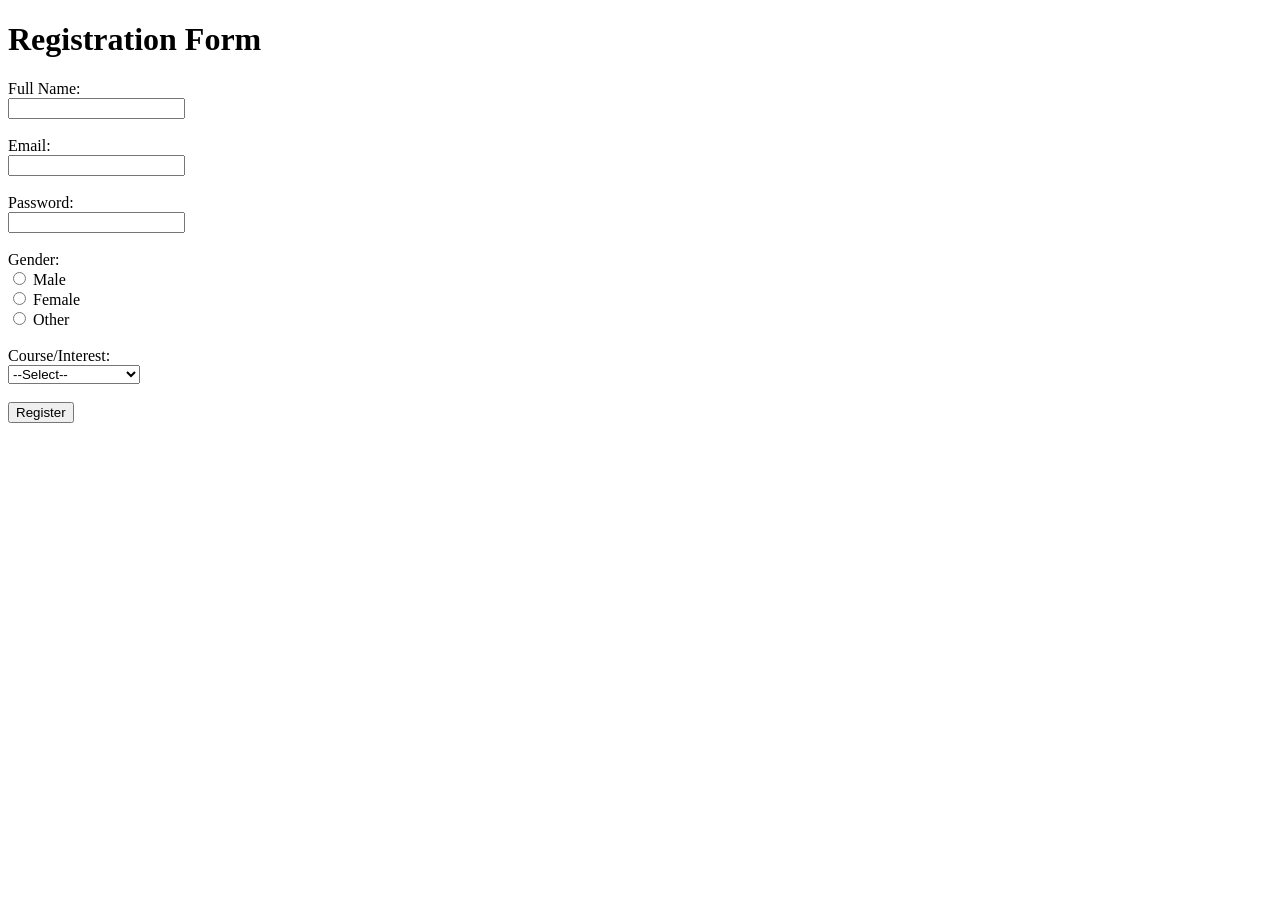
==== index.html @ eb04c717 "project files added" ====
<!DOCTYPE html>
<html lang="en">
<head>
    <meta charset="UTF-8">
    <meta name="viewport" content="width=device-width, initial-scale=1.0">
    <title>Registration Form</title>
</head>
<body>

<h1>Registration Form</h1>

<form>
    <label for="name">Full Name:</label><br>
    <input type="text" id="name" name="name" required><br><br>

    <label for="email">Email:</label><br>
    <input type="email" id="email" name="email" required><br><br>

    <label for="password">Password:</label><br>
    <input type="password" id="password" name="password" required><br><br>

    <label>Gender:</label><br>
    <input type="radio" id="male" name="gender" value="Male">
    <label for="male">Male</label><br>

    <input type="radio" id="female" name="gender" value="Female">
    <label for="female">Female</label><br>

    <input type="radio" id="other" name="gender" value="Other">
    <label for="other">Other</label><br><br>

    <label for="course">Course/Interest:</label><br>
    <select id="course" name="course">
        <option value="">--Select--</option>
        <option value="web">Web Development</option>
        <option value="ai">AI / ML</option>
        <option value="data">Data Science</option>
    </select><br><br>

    <input type="submit" value="Register">
</form>

</body>
</html>
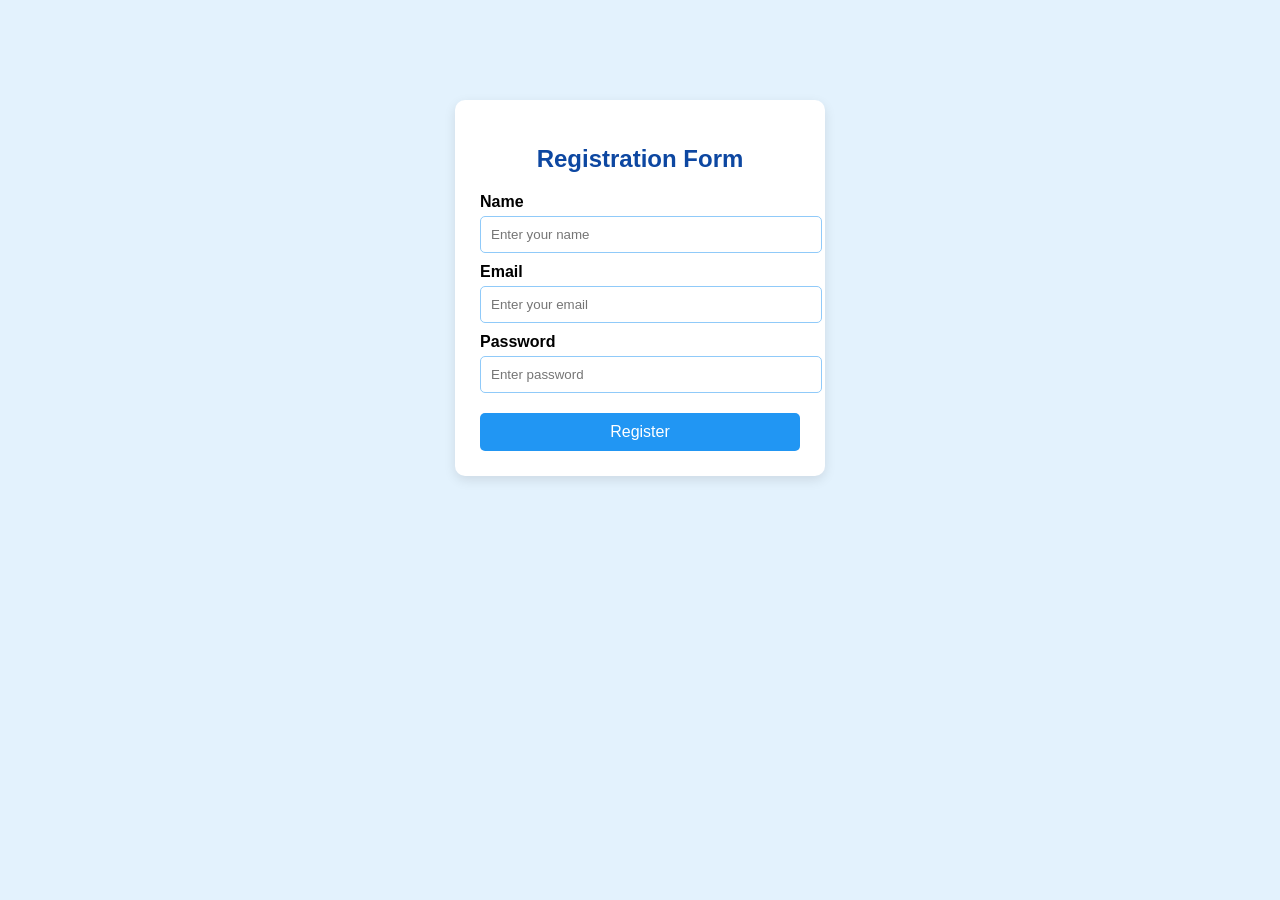
==== commit f33435ee: "Add files via upload" ====
--- a/index.html
+++ b/index.html
@@ -1,44 +1,27 @@
-<!DOCTYPE html>
-<html lang="en">
-<head>
-    <meta charset="UTF-8">
-    <meta name="viewport" content="width=device-width, initial-scale=1.0">
-    <title>Registration Form</title>
-</head>
-<body>
-
-<h1>Registration Form</h1>
-
-<form>
-    <label for="name">Full Name:</label><br>
-    <input type="text" id="name" name="name" required><br><br>
-
-    <label for="email">Email:</label><br>
-    <input type="email" id="email" name="email" required><br><br>
-
-    <label for="password">Password:</label><br>
-    <input type="password" id="password" name="password" required><br><br>
-
-    <label>Gender:</label><br>
-    <input type="radio" id="male" name="gender" value="Male">
-    <label for="male">Male</label><br>
-
-    <input type="radio" id="female" name="gender" value="Female">
-    <label for="female">Female</label><br>
-
-    <input type="radio" id="other" name="gender" value="Other">
-    <label for="other">Other</label><br><br>
-
-    <label for="course">Course/Interest:</label><br>
-    <select id="course" name="course">
-        <option value="">--Select--</option>
-        <option value="web">Web Development</option>
-        <option value="ai">AI / ML</option>
-        <option value="data">Data Science</option>
-    </select><br><br>
-
-    <input type="submit" value="Register">
-</form>
-
-</body>
+<!DOCTYPE html>
+<html>
+<head>
+    <title>Registration Form</title>
+    <link rel="stylesheet" href="style.css">
+</head>
+<body>
+
+<div class="form-container">
+    <h2>Registration Form</h2>
+
+    <form>
+        <label for="name">Name</label>
+        <input type="text" id="name" placeholder="Enter your name" required>
+
+        <label for="email">Email</label>
+        <input type="email" id="email" placeholder="Enter your email" required>
+
+        <label for="password">Password</label>
+        <input type="password" id="password" placeholder="Enter password" required>
+
+        <button type="submit">Register</button>
+    </form>
+</div>
+
+</body>
 </html>
--- a/style.css
+++ b/style.css
@@ -0,0 +1,65 @@
+/* Reset */
+body {
+    font-family: Arial, sans-serif;
+    background: #e3f2fd; /* Light blue background */
+    margin: 0;
+    padding: 0;
+}
+
+/* Form container */
+.form-container {
+    width: 320px;
+    margin: 100px auto;
+    background: #ffffff;
+    padding: 25px;
+    border-radius: 10px;
+    box-shadow: 0 4px 12px rgba(0, 0, 0, 0.1);
+}
+
+/* Heading */
+h2 {
+    text-align: center;
+    margin-bottom: 20px;
+    color: #0d47a1;
+}
+
+/* Labels */
+label {
+    display: block;
+    margin-top: 10px;
+    font-weight: bold;
+}
+
+/* Inputs */
+input {
+    width: 100%;
+    padding: 10px;
+    margin-top: 5px;
+    border: 1px solid #90caf9;
+    border-radius: 5px;
+    outline: none;
+}
+
+/* Input focus effect */
+input:focus {
+    border-color: #2196f3;
+    box-shadow: 0 0 5px rgba(33, 150, 243, 0.5);
+}
+
+/* Button */
+button {
+    width: 100%;
+    margin-top: 20px;
+    padding: 10px;
+    background: #2196f3; /* Blue button */
+    color: white;
+    border: none;
+    border-radius: 5px;
+    font-size: 16px;
+    cursor: pointer;
+}
+
+/* Button hover */
+button:hover {
+    background: #1976d2;
+}
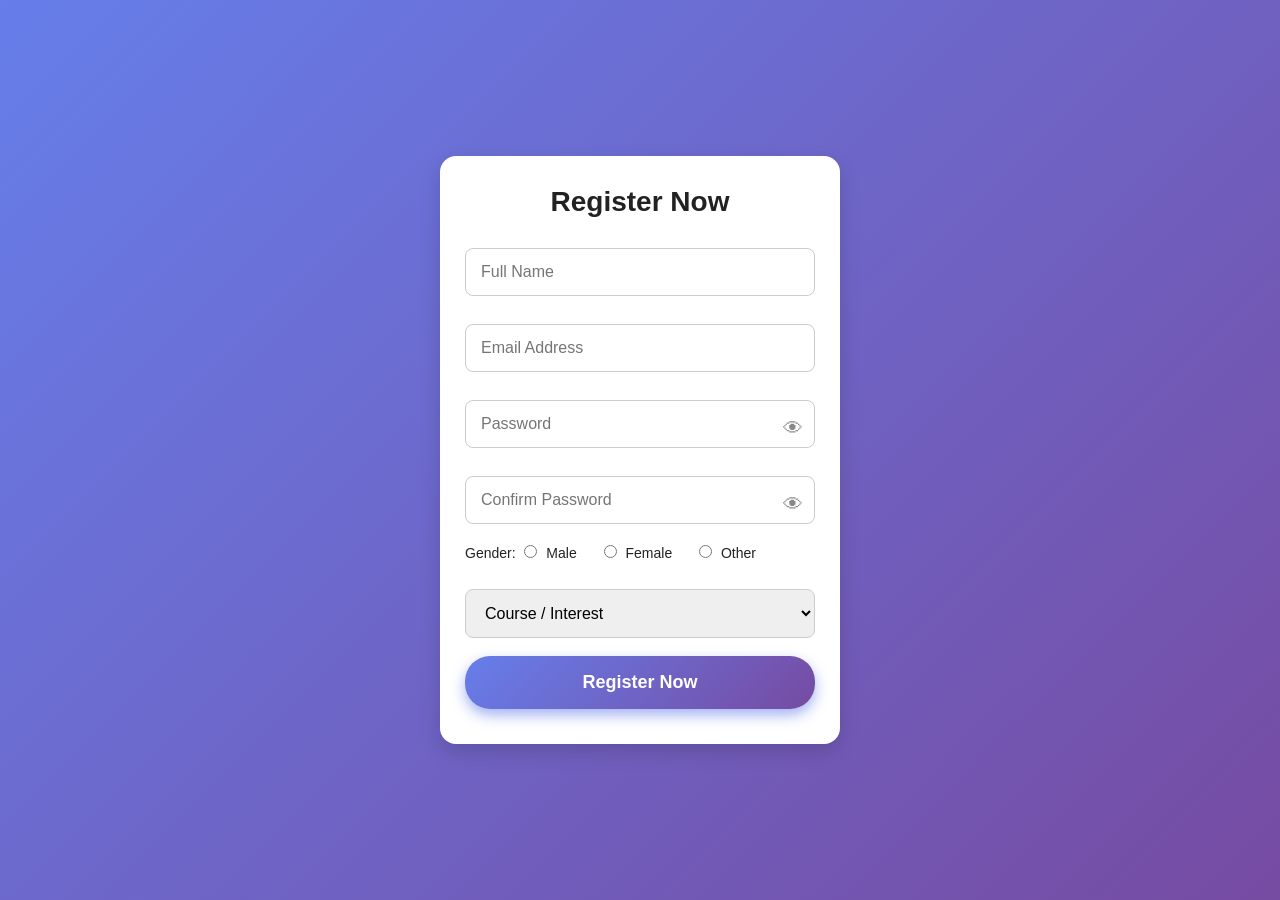
==== commit ee12e6dd: "Add files via upload" ====
--- a/index.html
+++ b/index.html
@@ -1,27 +1,222 @@
 <!DOCTYPE html>
-<html>
+<html lang="en">
 <head>
-    <title>Registration Form</title>
-    <link rel="stylesheet" href="style.css">
+<meta charset="UTF-8" />
+<meta name="viewport" content="width=device-width, initial-scale=1" />
+<title>Registration Form</title>
+<style>
+  /* Background gradient covering full viewport */
+  body {
+    margin: 0;
+    font-family: Arial, sans-serif;
+    background: linear-gradient(135deg, #667eea, #764ba2);
+    display: flex;
+    justify-content: center;
+    align-items: center;
+    min-height: 100vh;
+  }
+
+  /* White form container box */
+  .form-container {
+    background: white;
+    border-radius: 16px;
+    width: 90%;
+    max-width: 400px;
+    padding: 30px 25px 35px 25px;
+    box-shadow: 0 8px 20px rgba(0, 0, 0, 0.15);
+    box-sizing: border-box;
+  }
+
+  /* Centered heading */
+  .form-container h2 {
+    margin: 0 0 20px 0;
+    text-align: center;
+    font-weight: 700;
+    font-size: 28px;
+    color: #222;
+  }
+
+  /* Full width inputs with nice spacing */
+  input[type="text"],
+  input[type="email"],
+  input[type="password"],
+  select {
+    width: 100%;
+    padding: 14px 15px;
+    margin: 10px 0 18px 0;
+    font-size: 16px;
+    border: 1.8px solid #ccc;
+    border-radius: 8px;
+    box-sizing: border-box;
+    outline: none;
+    transition: border-color 0.25s ease;
+  }
+
+  /* Focus effect on inputs */
+  input[type="text"]:focus,
+  input[type="email"]:focus,
+  input[type="password"]:focus,
+  select:focus {
+    border-color: #667eea;
+  }
+
+  /* Password input wrapper to position eye icon */
+  .password-box {
+    position: relative;
+  }
+
+  .password-box input {
+    padding-right: 45px; /* space for eye icon */
+  }
+
+  /* Eye icon style */
+  .password-box span {
+    position: absolute;
+    right: 12px;
+    top: 50%;
+    transform: translateY(-50%);
+    cursor: pointer;
+    user-select: none;
+    font-size: 20px;
+    color: #888;
+    transition: color 0.3s ease;
+  }
+
+  .password-box span:hover {
+    color: #667eea;
+  }
+
+  /* Gender radio group container */
+  .gender-group {
+    margin-bottom: 18px;
+    font-size: 14px;
+    color: #222;
+  }
+  .gender-group label {
+    margin-right: 18px;
+    cursor: pointer;
+    font-weight: 500;
+  }
+  .gender-group input[type="radio"] {
+    margin-right: 5px;
+    cursor: pointer;
+  }
+
+  /* Dropdown styling */
+  select {
+    cursor: pointer;
+  }
+
+  /* Register button styling */
+  button {
+    width: 100%;
+    padding: 16px 0;
+    background: linear-gradient(135deg, #667eea, #764ba2);
+    border: none;
+    border-radius: 25px;
+    color: white;
+    font-size: 18px;
+    font-weight: 700;
+    cursor: pointer;
+    box-shadow: 0 6px 14px rgba(102, 126, 234, 0.6);
+    transition: opacity 0.3s ease;
+  }
+  button:hover {
+    opacity: 0.9;
+  }
+
+  /* Responsive adjustments for very small screens */
+  @media (max-width: 320px) {
+    .form-container {
+      padding: 25px 15px 30px 15px;
+    }
+    button {
+      font-size: 16px;
+      padding: 14px 0;
+    }
+  }
+</style>
 </head>
 <body>
 
 <div class="form-container">
-    <h2>Registration Form</h2>
-
-    <form>
-        <label for="name">Name</label>
-        <input type="text" id="name" placeholder="Enter your name" required>
-
-        <label for="email">Email</label>
-        <input type="email" id="email" placeholder="Enter your email" required>
-
-        <label for="password">Password</label>
-        <input type="password" id="password" placeholder="Enter password" required>
-
-        <button type="submit">Register</button>
-    </form>
+  <h2>Register Now</h2>
+
+  <form id="registerForm">
+    <input type="text" id="name" name="name" placeholder="Full Name" required />
+
+    <input type="email" id="email" name="email" placeholder="Email Address" required />
+
+    <div class="password-box">
+      <input type="password" id="password" name="password" placeholder="Password" required />
+      <span onclick="togglePassword('password', this)">👁</span>
+    </div>
+
+    <div class="password-box">
+      <input type="password" id="confirm" name="confirm" placeholder="Confirm Password" required />
+      <span onclick="togglePassword('confirm', this)">👁</span>
+    </div>
+
+    <div class="gender-group">
+      Gender:
+      <label><input type="radio" name="gender" value="male" required /> Male</label>
+      <label><input type="radio" name="gender" value="female" /> Female</label>
+      <label><input type="radio" name="gender" value="other" /> Other</label>
+    </div>
+
+    <select name="course" required>
+      <option value="" disabled selected>Course / Interest</option>
+      <option value="web">Web Development</option>
+      <option value="mobile">Mobile Development</option>
+      <option value="data">Data Science</option>
+      <option value="design">Design</option>
+      <option value="other">Other</option>
+    </select>
+
+    <button type="submit">Register Now</button>
+  </form>
 </div>
+
+<script>
+  // Toggle password visibility
+  function togglePassword(id, icon) {
+    const input = document.getElementById(id);
+    if (input.type === "password") {
+      input.type = "text";
+      icon.textContent = "🙈";
+    } else {
+      input.type = "password";
+      icon.textContent = "👁";
+    }
+  }
+
+  // Form validation on submit
+  document.getElementById("registerForm").addEventListener("submit", function(e) {
+    const email = document.getElementById("email").value.trim();
+    const password = document.getElementById("password").value;
+    const confirm = document.getElementById("confirm").value;
+
+    if (!email.includes("@")) {
+      alert("Please enter a valid email!");
+      e.preventDefault();
+      return;
+    }
+
+    if (password.length < 6) {
+      alert("Password must be at least 6 characters!");
+      e.preventDefault();
+      return;
+    }
+
+    if (password !== confirm) {
+      alert("Passwords do not match!");
+      e.preventDefault();
+      return;
+    }
+
+    alert("Registration Successful!");
+  });
+</script>
 
 </body>
 </html>
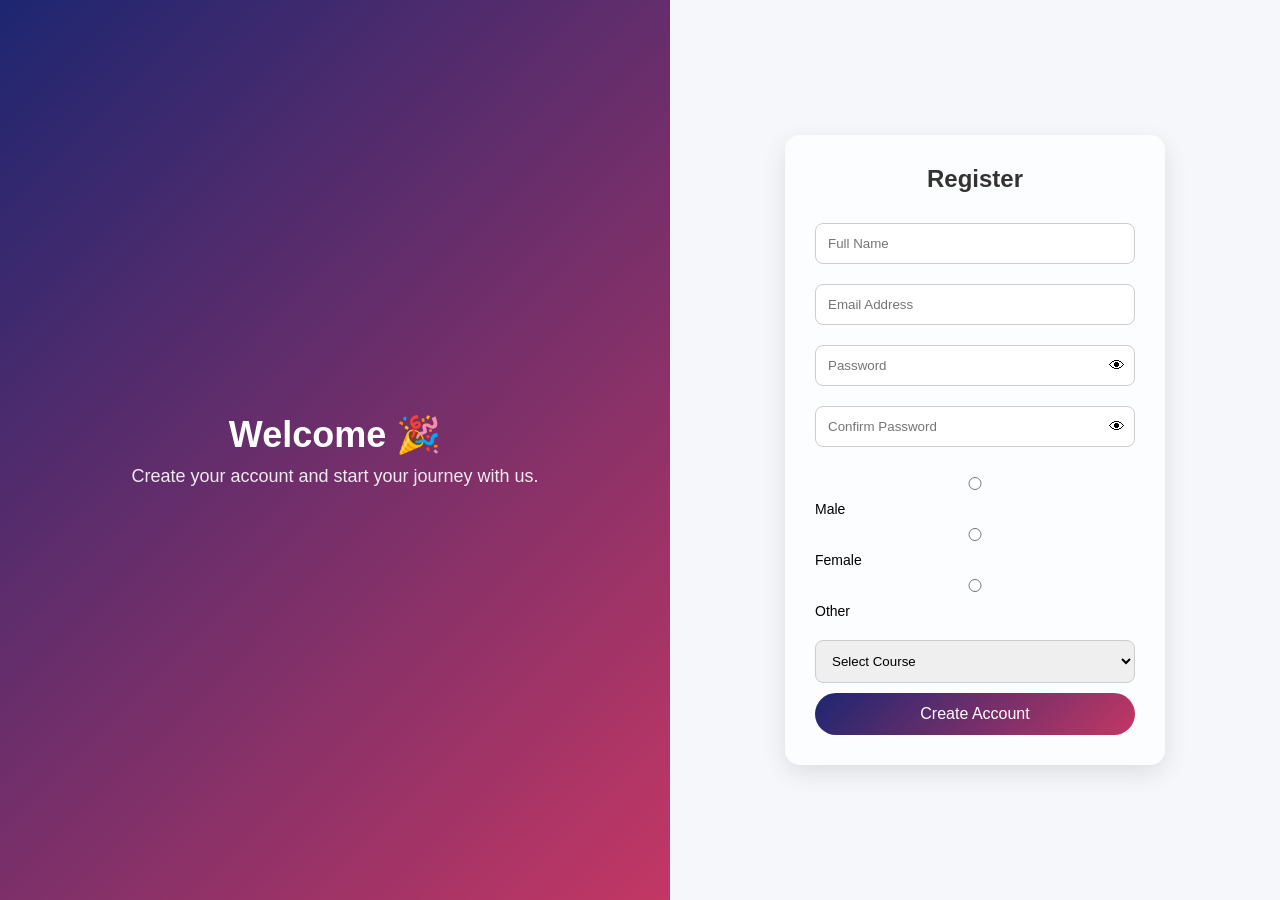
==== commit ebd87363: "Add files via upload" ====
--- a/index.html
+++ b/index.html
@@ -1,222 +1,228 @@
-<!DOCTYPE html>
-<html lang="en">
-<head>
-<meta charset="UTF-8" />
-<meta name="viewport" content="width=device-width, initial-scale=1" />
-<title>Registration Form</title>
-<style>
-  /* Background gradient covering full viewport */
-  body {
-    margin: 0;
-    font-family: Arial, sans-serif;
-    background: linear-gradient(135deg, #667eea, #764ba2);
-    display: flex;
-    justify-content: center;
-    align-items: center;
-    min-height: 100vh;
-  }
-
-  /* White form container box */
-  .form-container {
-    background: white;
-    border-radius: 16px;
-    width: 90%;
-    max-width: 400px;
-    padding: 30px 25px 35px 25px;
-    box-shadow: 0 8px 20px rgba(0, 0, 0, 0.15);
-    box-sizing: border-box;
-  }
-
-  /* Centered heading */
-  .form-container h2 {
-    margin: 0 0 20px 0;
-    text-align: center;
-    font-weight: 700;
-    font-size: 28px;
-    color: #222;
-  }
-
-  /* Full width inputs with nice spacing */
-  input[type="text"],
-  input[type="email"],
-  input[type="password"],
-  select {
-    width: 100%;
-    padding: 14px 15px;
-    margin: 10px 0 18px 0;
-    font-size: 16px;
-    border: 1.8px solid #ccc;
-    border-radius: 8px;
-    box-sizing: border-box;
-    outline: none;
-    transition: border-color 0.25s ease;
-  }
-
-  /* Focus effect on inputs */
-  input[type="text"]:focus,
-  input[type="email"]:focus,
-  input[type="password"]:focus,
-  select:focus {
-    border-color: #667eea;
-  }
-
-  /* Password input wrapper to position eye icon */
-  .password-box {
-    position: relative;
-  }
-
-  .password-box input {
-    padding-right: 45px; /* space for eye icon */
-  }
-
-  /* Eye icon style */
-  .password-box span {
-    position: absolute;
-    right: 12px;
-    top: 50%;
-    transform: translateY(-50%);
-    cursor: pointer;
-    user-select: none;
-    font-size: 20px;
-    color: #888;
-    transition: color 0.3s ease;
-  }
-
-  .password-box span:hover {
-    color: #667eea;
-  }
-
-  /* Gender radio group container */
-  .gender-group {
-    margin-bottom: 18px;
-    font-size: 14px;
-    color: #222;
-  }
-  .gender-group label {
-    margin-right: 18px;
-    cursor: pointer;
-    font-weight: 500;
-  }
-  .gender-group input[type="radio"] {
-    margin-right: 5px;
-    cursor: pointer;
-  }
-
-  /* Dropdown styling */
-  select {
-    cursor: pointer;
-  }
-
-  /* Register button styling */
-  button {
-    width: 100%;
-    padding: 16px 0;
-    background: linear-gradient(135deg, #667eea, #764ba2);
-    border: none;
-    border-radius: 25px;
-    color: white;
-    font-size: 18px;
-    font-weight: 700;
-    cursor: pointer;
-    box-shadow: 0 6px 14px rgba(102, 126, 234, 0.6);
-    transition: opacity 0.3s ease;
-  }
-  button:hover {
-    opacity: 0.9;
-  }
-
-  /* Responsive adjustments for very small screens */
-  @media (max-width: 320px) {
-    .form-container {
-      padding: 25px 15px 30px 15px;
-    }
-    button {
-      font-size: 16px;
-      padding: 14px 0;
-    }
-  }
-</style>
-</head>
-<body>
-
-<div class="form-container">
-  <h2>Register Now</h2>
-
-  <form id="registerForm">
-    <input type="text" id="name" name="name" placeholder="Full Name" required />
-
-    <input type="email" id="email" name="email" placeholder="Email Address" required />
-
-    <div class="password-box">
-      <input type="password" id="password" name="password" placeholder="Password" required />
-      <span onclick="togglePassword('password', this)">👁</span>
-    </div>
-
-    <div class="password-box">
-      <input type="password" id="confirm" name="confirm" placeholder="Confirm Password" required />
-      <span onclick="togglePassword('confirm', this)">👁</span>
-    </div>
-
-    <div class="gender-group">
-      Gender:
-      <label><input type="radio" name="gender" value="male" required /> Male</label>
-      <label><input type="radio" name="gender" value="female" /> Female</label>
-      <label><input type="radio" name="gender" value="other" /> Other</label>
-    </div>
-
-    <select name="course" required>
-      <option value="" disabled selected>Course / Interest</option>
-      <option value="web">Web Development</option>
-      <option value="mobile">Mobile Development</option>
-      <option value="data">Data Science</option>
-      <option value="design">Design</option>
-      <option value="other">Other</option>
-    </select>
-
-    <button type="submit">Register Now</button>
-  </form>
-</div>
-
-<script>
-  // Toggle password visibility
-  function togglePassword(id, icon) {
-    const input = document.getElementById(id);
-    if (input.type === "password") {
-      input.type = "text";
-      icon.textContent = "🙈";
-    } else {
-      input.type = "password";
-      icon.textContent = "👁";
-    }
-  }
-
-  // Form validation on submit
-  document.getElementById("registerForm").addEventListener("submit", function(e) {
-    const email = document.getElementById("email").value.trim();
-    const password = document.getElementById("password").value;
-    const confirm = document.getElementById("confirm").value;
-
-    if (!email.includes("@")) {
-      alert("Please enter a valid email!");
-      e.preventDefault();
-      return;
-    }
-
-    if (password.length < 6) {
-      alert("Password must be at least 6 characters!");
-      e.preventDefault();
-      return;
-    }
-
-    if (password !== confirm) {
-      alert("Passwords do not match!");
-      e.preventDefault();
-      return;
-    }
-
-    alert("Registration Successful!");
-  });
-</script>
-
-</body>
+<!DOCTYPE html>
+<html lang="en">
+<head>
+<meta charset="UTF-8" />
+<meta name="viewport" content="width=device-width, initial-scale=1.0" />
+<title>Registration Form - Version 2</title>
+
+<style>
+/* RESET */
+* {
+  margin: 0;
+  padding: 0;
+  box-sizing: border-box;
+  font-family: 'Segoe UI', sans-serif;
+}
+
+/* SPLIT SCREEN BACKGROUND */
+body {
+  display: flex;
+  height: 100vh;
+}
+
+/* LEFT SIDE (INFO PANEL) */
+.left {
+  flex: 1;
+  background: linear-gradient(135deg, #1d2671, #c33764);
+  color: white;
+  display: flex;
+  justify-content: center;
+  align-items: center;
+  text-align: center;
+  padding: 30px;
+}
+
+.left h1 {
+  font-size: 36px;
+  margin-bottom: 10px;
+}
+
+.left p {
+  font-size: 18px;
+  opacity: 0.9;
+}
+
+/* RIGHT SIDE (FORM) */
+.right {
+  flex: 1;
+  background: #f5f7fb;
+  display: flex;
+  justify-content: center;
+  align-items: center;
+}
+
+/* GLASS FORM */
+.form-container {
+  width: 90%;
+  max-width: 380px;
+  background: rgba(255, 255, 255, 0.7);
+  backdrop-filter: blur(10px);
+  padding: 30px;
+  border-radius: 15px;
+  box-shadow: 0 8px 25px rgba(0,0,0,0.1);
+}
+
+/* HEADING */
+.form-container h2 {
+  text-align: center;
+  margin-bottom: 20px;
+  color: #333;
+}
+
+/* INPUTS */
+input, select {
+  width: 100%;
+  padding: 12px;
+  margin: 10px 0;
+  border-radius: 8px;
+  border: 1px solid #ccc;
+  outline: none;
+  transition: 0.3s;
+}
+
+input:focus, select:focus {
+  border-color: #c33764;
+  box-shadow: 0 0 5px rgba(195,55,100,0.4);
+}
+
+/* PASSWORD BOX */
+.password-box {
+  position: relative;
+}
+
+.password-box span {
+  position: absolute;
+  right: 10px;
+  top: 50%;
+  transform: translateY(-50%);
+  cursor: pointer;
+}
+
+/* GENDER */
+.gender-group {
+  margin: 10px 0;
+}
+
+.gender-group label {
+  margin-right: 10px;
+  font-size: 14px;
+}
+
+/* BUTTON */
+button {
+  width: 100%;
+  padding: 12px;
+  border: none;
+  border-radius: 25px;
+  background: linear-gradient(135deg, #1d2671, #c33764);
+  color: white;
+  font-size: 16px;
+  cursor: pointer;
+  transition: 0.3s;
+}
+
+button:hover {
+  transform: scale(1.05);
+}
+
+/* RESPONSIVE */
+@media(max-width: 768px) {
+  body {
+    flex-direction: column;
+  }
+  .left {
+    height: 30vh;
+  }
+}
+</style>
+
+</head>
+<body>
+
+<!-- LEFT PANEL -->
+<div class="left">
+  <div>
+    <h1>Welcome 🎉</h1>
+    <p>Create your account and start your journey with us.</p>
+  </div>
+</div>
+
+<!-- RIGHT PANEL -->
+<div class="right">
+  <div class="form-container">
+    <h2>Register</h2>
+
+    <form id="registerForm">
+      <input type="text" id="name" placeholder="Full Name" required />
+
+      <input type="email" id="email" placeholder="Email Address" required />
+
+      <div class="password-box">
+        <input type="password" id="password" placeholder="Password" required />
+        <span onclick="togglePassword('password', this)">👁</span>
+      </div>
+
+      <div class="password-box">
+        <input type="password" id="confirm" placeholder="Confirm Password" required />
+        <span onclick="togglePassword('confirm', this)">👁</span>
+      </div>
+
+      <div class="gender-group">
+        <label><input type="radio" name="gender" required /> Male</label>
+        <label><input type="radio" name="gender" /> Female</label>
+        <label><input type="radio" name="gender" /> Other</label>
+      </div>
+
+      <select required>
+        <option value="" disabled selected>Select Course</option>
+        <option>Web Development</option>
+        <option>App Development</option>
+        <option>Data Science</option>
+      </select>
+
+      <button type="submit">Create Account</button>
+    </form>
+  </div>
+</div>
+
+<script>
+function togglePassword(id, icon) {
+  const input = document.getElementById(id);
+  if (input.type === "password") {
+    input.type = "text";
+    icon.textContent = "🙈";
+  } else {
+    input.type = "password";
+    icon.textContent = "👁";
+  }
+}
+
+document.getElementById("registerForm").addEventListener("submit", function(e) {
+  const email = document.getElementById("email").value;
+  const password = document.getElementById("password").value;
+  const confirm = document.getElementById("confirm").value;
+
+  if (!email.includes("@")) {
+    alert("Enter valid email");
+    e.preventDefault();
+    return;
+  }
+
+  if (password.length < 6) {
+    alert("Password must be at least 6 characters");
+    e.preventDefault();
+    return;
+  }
+
+  if (password !== confirm) {
+    alert("Passwords do not match");
+    e.preventDefault();
+    return;
+  }
+
+  alert("Registration Successful 🎉");
+});
+</script>
+
+</body>
 </html>
